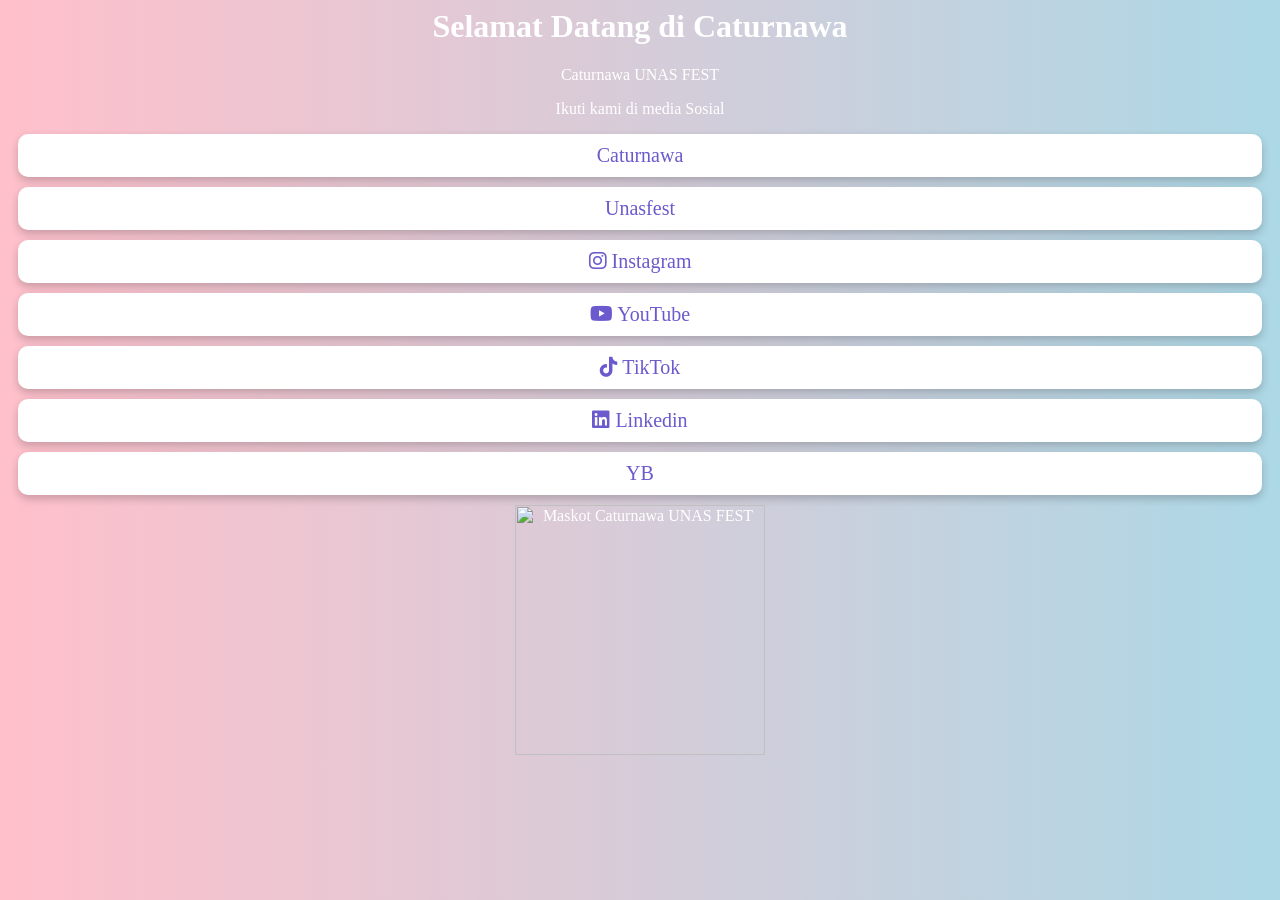
==== index.html @ 3d21a518 "Add files via upload" ====
<html>
  <head>
    <link href="style.css" rel="stylesheet">
      <link rel="stylesheet" href="https://cdnjs.cloudflare.com/ajax/libs/font-awesome/6.0.0-beta3/css/all.min.css">
  </head>
  <body>
<h1>Selamat Datang di Caturnawa</h1>
    <p>Caturnawa UNAS FEST</p>
<p>Ikuti kami di media Sosial</p>
  <a href="https://caturnawa.unasfest.com/"target="_blank">Caturnawa</a>
    <a href="https://www.unasfest.com/"target="_blank">Unasfest</a>
      <a href="https://www.instagram.com/unasfest/" target="_blank"><i class="fab fa-instagram"></i> Instagram</a>
        <a href="https://www.youtube.com/@unasfest" target="_blank"><i class="fab fa-youtube"></i> YouTube</a>
          <a href="https://www.tiktok.com/@unasfest?lang=en" target="_blank"><i class="fab fa-tiktok"></i> TikTok</a>
            <a href="https://www.linkedin.com/company/universitas-nasional-festival-unas-fest/" target="_blank"><i class="fab fa-linkedin"></i> Linkedin</a>
              <a href="https://caturnawa.unasfest.com/yb"target="_blank">YB</a>
<img src="https://caturnawa.unasfest.com/img/mskot.svg" width="250" alt="Maskot Caturnawa UNAS FEST">
  </body>
</html>
---- style.css ----
img{
    animation: bounceUpDown 4s infinite;
    
  }
  
  h2{
    font-size: 18px;
  }
  
  body{
    background: linear-gradient(to right, pink, lightblue);
    font-family: Trebuchet MS;
    color: white;
    text-align: center;
  }
  
  a{
    color: slateblue;
    background-color: white;
    font-size: 20px;
    border-radius: 10px;
    padding: 10px;
    display: block;
    text-align: center;
    margin: 10px;
    text-decoration: none;
    box-shadow: 0 4px 8px rgba(0, 0, 0, 0.2);
    transition: transform 0.5s ease;
  }
  
  a:hover{
    color: pink;
    background-color: white;
    transform:scale(1.05);
  }
  
  @keyframes bounceUpDown {  0%, 100% {
      transform: translateY(0); 
    }
    50% {
      transform: translateY(-50px); 
    }
  }
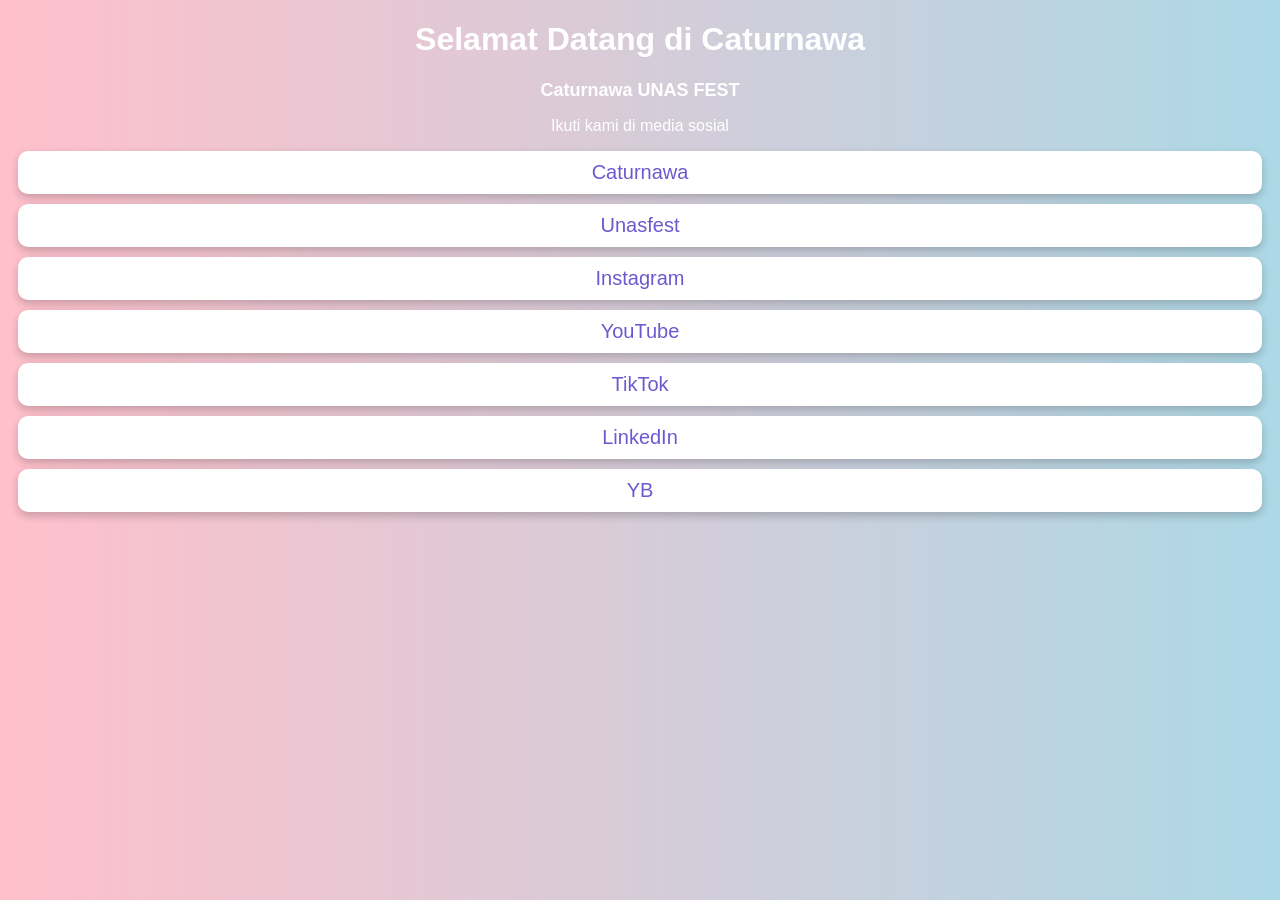
==== commit 6c95b30e: "add: rekonstruksi baseline dupe web dari repo publik" ====
--- a/index.html
+++ b/index.html
@@ -1,19 +1,25 @@
-<html>
-  <head>
-    <link href="style.css" rel="stylesheet">
-      <link rel="stylesheet" href="https://cdnjs.cloudflare.com/ajax/libs/font-awesome/6.0.0-beta3/css/all.min.css">
-  </head>
-  <body>
-<h1>Selamat Datang di Caturnawa</h1>
-    <p>Caturnawa UNAS FEST</p>
-<p>Ikuti kami di media Sosial</p>
-  <a href="https://caturnawa.unasfest.com/"target="_blank">Caturnawa</a>
-    <a href="https://www.unasfest.com/"target="_blank">Unasfest</a>
-      <a href="https://www.instagram.com/unasfest/" target="_blank"><i class="fab fa-instagram"></i> Instagram</a>
-        <a href="https://www.youtube.com/@unasfest" target="_blank"><i class="fab fa-youtube"></i> YouTube</a>
-          <a href="https://www.tiktok.com/@unasfest?lang=en" target="_blank"><i class="fab fa-tiktok"></i> TikTok</a>
-            <a href="https://www.linkedin.com/company/universitas-nasional-festival-unas-fest/" target="_blank"><i class="fab fa-linkedin"></i> Linkedin</a>
-              <a href="https://caturnawa.unasfest.com/yb"target="_blank">YB</a>
-<img src="https://caturnawa.unasfest.com/img/mskot.svg" width="250" alt="Maskot Caturnawa UNAS FEST">
-  </body>
-</html>
+<!doctype html>
+<html lang="id">
+  <head>
+    <meta charset="utf-8" />
+    <meta name="viewport" content="width=device-width, initial-scale=1" />
+    <title>Caturnawa UNAS FEST</title>
+    <link rel="stylesheet" href="./style.css" />
+  </head>
+  <body>
+    <main>
+      <h1>Selamat Datang di Caturnawa</h1>
+      <h2>Caturnawa UNAS FEST</h2>
+      <p>Ikuti kami di media sosial</p>
+      <nav aria-label="Link utama Caturnawa">
+        <a href="https://caturnawa.unasfest.com/">Caturnawa</a>
+        <a href="https://www.unasfest.com/">Unasfest</a>
+        <a href="https://www.instagram.com/">Instagram</a>
+        <a href="https://www.youtube.com/">YouTube</a>
+        <a href="https://www.tiktok.com/">TikTok</a>
+        <a href="https://www.linkedin.com/">LinkedIn</a>
+        <a href="https://caturnawa.unasfest.com/">YB</a>
+      </nav>
+    </main>
+  </body>
+</html>
--- a/style.css
+++ b/style.css
@@ -1,43 +1,30 @@
-img{
-    animation: bounceUpDown 4s infinite;
-    
-  }
-  
-  h2{
-    font-size: 18px;
-  }
-  
-  body{
-    background: linear-gradient(to right, pink, lightblue);
-    font-family: Trebuchet MS;
-    color: white;
-    text-align: center;
-  }
-  
-  a{
-    color: slateblue;
-    background-color: white;
-    font-size: 20px;
-    border-radius: 10px;
-    padding: 10px;
-    display: block;
-    text-align: center;
-    margin: 10px;
-    text-decoration: none;
-    box-shadow: 0 4px 8px rgba(0, 0, 0, 0.2);
-    transition: transform 0.5s ease;
-  }
-  
-  a:hover{
-    color: pink;
-    background-color: white;
-    transform:scale(1.05);
-  }
-  
-  @keyframes bounceUpDown {  0%, 100% {
-      transform: translateY(0); 
-    }
-    50% {
-      transform: translateY(-50px); 
-    }
-  }+img { animation: bounceUpDown 4s infinite; }
+h2 { font-size: 18px; }
+body {
+  background: linear-gradient(to right, pink, lightblue);
+  font-family: "Trebuchet MS", sans-serif;
+  color: white;
+  text-align: center;
+}
+a {
+  color: slateblue;
+  background-color: white;
+  font-size: 20px;
+  border-radius: 10px;
+  padding: 10px;
+  display: block;
+  text-align: center;
+  margin: 10px;
+  text-decoration: none;
+  box-shadow: 0 4px 8px rgba(0, 0, 0, 0.2);
+  transition: transform 0.5s ease;
+}
+a:hover {
+  color: pink;
+  background-color: white;
+  transform: scale(1.05);
+}
+@keyframes bounceUpDown {
+  0%, 100% { transform: translateY(0); }
+  50% { transform: translateY(-50px); }
+}
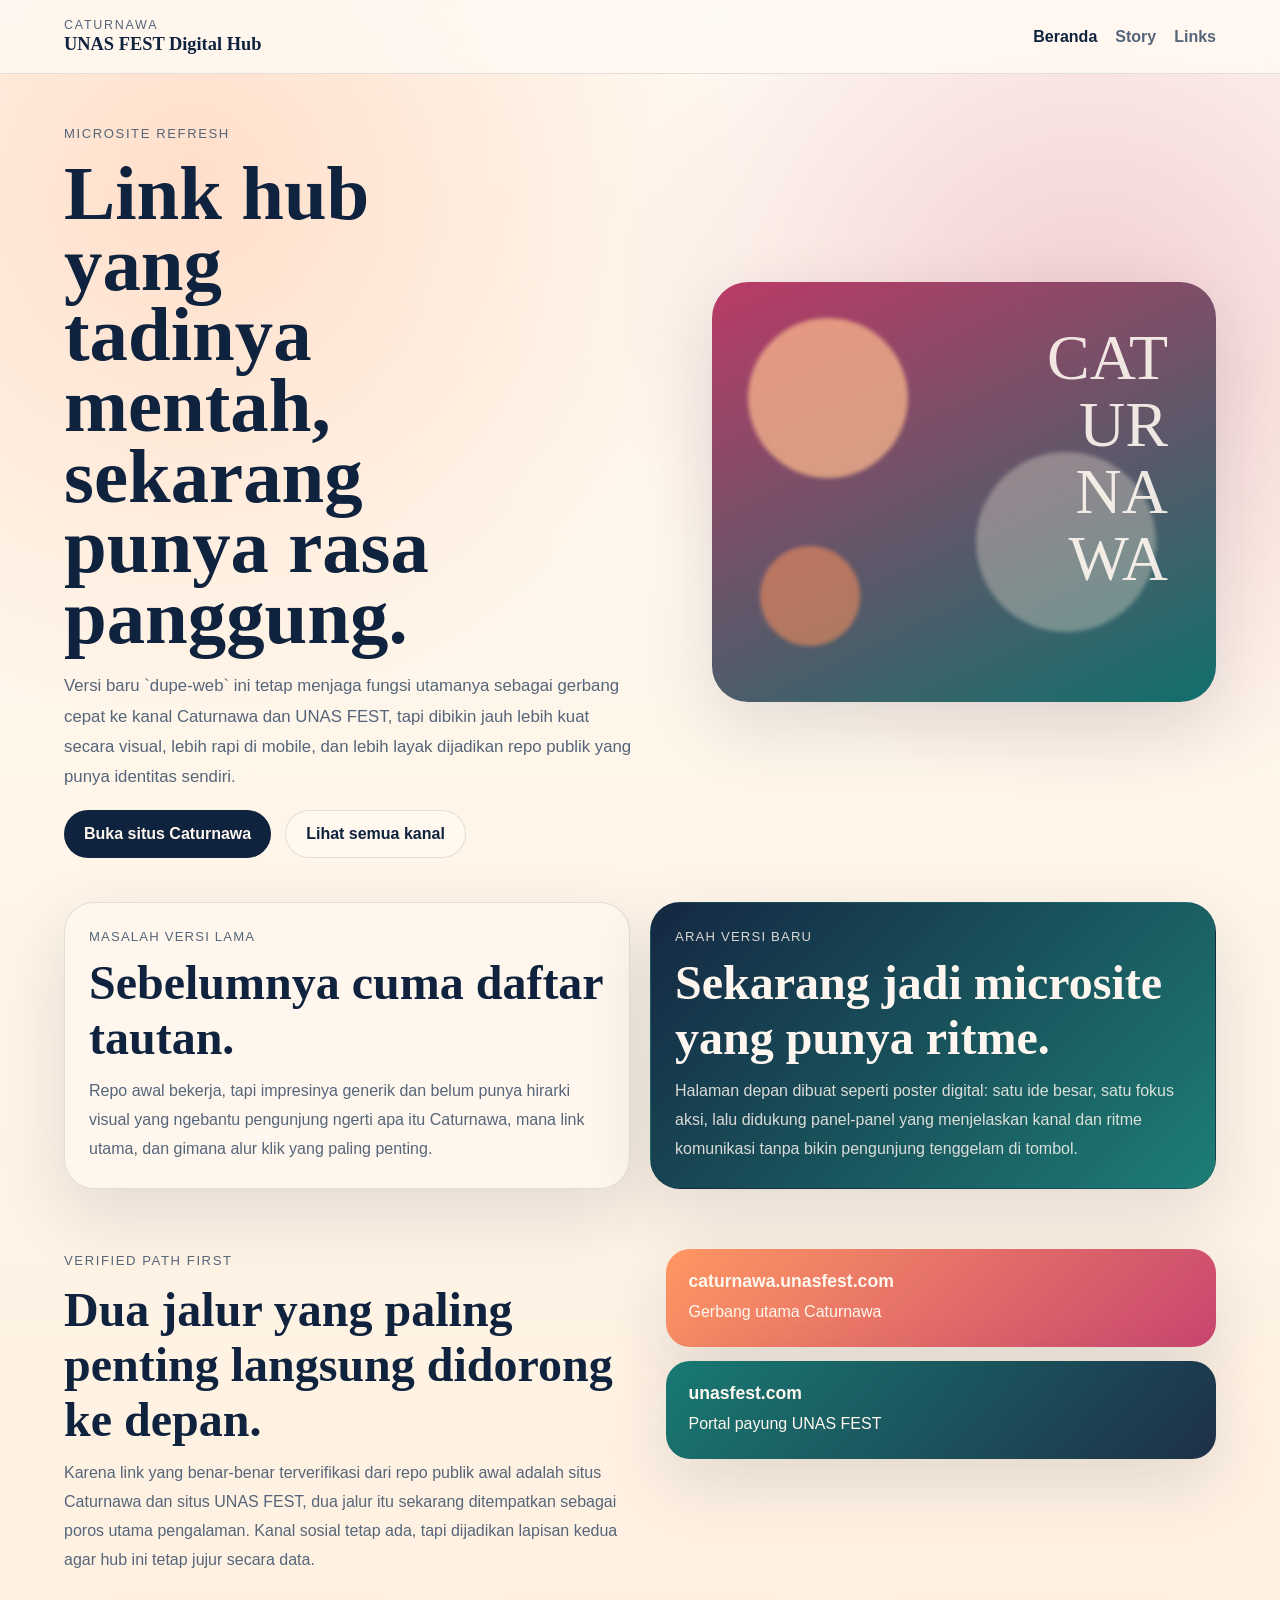
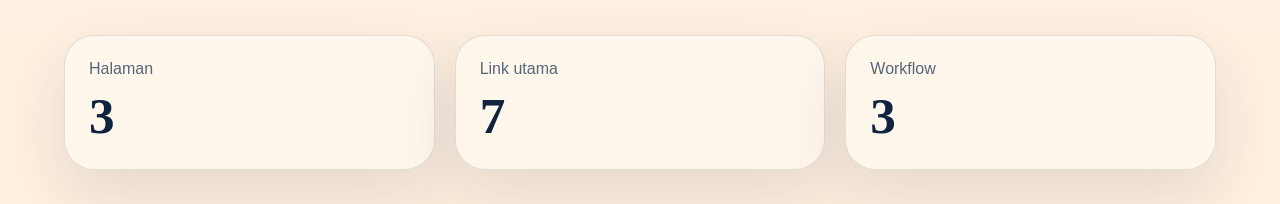
==== commit f8c20514: "update: rombak dupe web jadi microsite caturnawa yang lebih proper" ====
--- a/index.html
+++ b/index.html
@@ -3,23 +3,116 @@
   <head>
     <meta charset="utf-8" />
     <meta name="viewport" content="width=device-width, initial-scale=1" />
-    <title>Caturnawa UNAS FEST</title>
+    <title>Caturnawa | UNAS FEST Digital Hub</title>
+    <meta
+      name="description"
+      content="Microsite Caturnawa UNAS FEST yang merapikan jalur ke kanal resmi, website utama, dan ruang sosial dengan tampilan yang lebih kuat."
+    />
     <link rel="stylesheet" href="./style.css" />
+    <script defer src="./app.js"></script>
   </head>
   <body>
-    <main>
-      <h1>Selamat Datang di Caturnawa</h1>
-      <h2>Caturnawa UNAS FEST</h2>
-      <p>Ikuti kami di media sosial</p>
-      <nav aria-label="Link utama Caturnawa">
-        <a href="https://caturnawa.unasfest.com/">Caturnawa</a>
-        <a href="https://www.unasfest.com/">Unasfest</a>
-        <a href="https://www.instagram.com/">Instagram</a>
-        <a href="https://www.youtube.com/">YouTube</a>
-        <a href="https://www.tiktok.com/">TikTok</a>
-        <a href="https://www.linkedin.com/">LinkedIn</a>
-        <a href="https://caturnawa.unasfest.com/">YB</a>
-      </nav>
-    </main>
+    <div class="page-shell">
+      <header class="topbar">
+        <a class="brand" href="./index.html">
+          <span>Caturnawa</span>
+          <strong>UNAS FEST Digital Hub</strong>
+        </a>
+        <nav class="nav" aria-label="Navigasi utama">
+          <a aria-current="page" href="./index.html">Beranda</a>
+          <a href="./story.html">Story</a>
+          <a href="./links.html">Links</a>
+        </nav>
+      </header>
+
+      <main>
+        <section class="hero">
+          <div class="hero-copy reveal">
+            <p class="eyebrow">Microsite refresh</p>
+            <h1>Link hub yang tadinya mentah, sekarang punya rasa panggung.</h1>
+            <p class="lead">
+              Versi baru `dupe-web` ini tetap menjaga fungsi utamanya sebagai
+              gerbang cepat ke kanal Caturnawa dan UNAS FEST, tapi dibikin jauh
+              lebih kuat secara visual, lebih rapi di mobile, dan lebih layak
+              dijadikan repo publik yang punya identitas sendiri.
+            </p>
+            <div class="cta-row">
+              <a class="button primary" href="https://caturnawa.unasfest.com/">Buka situs Caturnawa</a>
+              <a class="button secondary" href="./links.html">Lihat semua kanal</a>
+            </div>
+          </div>
+          <aside class="hero-art reveal" aria-hidden="true">
+            <div class="orb orb-a"></div>
+            <div class="orb orb-b"></div>
+            <div class="orb orb-c"></div>
+            <div class="totem">
+              <span>CAT</span>
+              <span>UR</span>
+              <span>NA</span>
+              <span>WA</span>
+            </div>
+          </aside>
+        </section>
+
+        <section class="section intro-grid">
+          <article class="panel reveal">
+            <span class="panel-label">Masalah versi lama</span>
+            <h2>Sebelumnya cuma daftar tautan.</h2>
+            <p>
+              Repo awal bekerja, tapi impresinya generik dan belum punya hirarki
+              visual yang ngebantu pengunjung ngerti apa itu Caturnawa, mana link
+              utama, dan gimana alur klik yang paling penting.
+            </p>
+          </article>
+          <article class="panel dark reveal">
+            <span class="panel-label">Arah versi baru</span>
+            <h2>Sekarang jadi microsite yang punya ritme.</h2>
+            <p>
+              Halaman depan dibuat seperti poster digital: satu ide besar, satu
+              fokus aksi, lalu didukung panel-panel yang menjelaskan kanal dan
+              ritme komunikasi tanpa bikin pengunjung tenggelam di tombol.
+            </p>
+          </article>
+        </section>
+
+        <section class="section spotlight">
+          <div class="section-copy reveal">
+            <p class="eyebrow">Verified path first</p>
+            <h2>Dua jalur yang paling penting langsung didorong ke depan.</h2>
+            <p>
+              Karena link yang benar-benar terverifikasi dari repo publik awal
+              adalah situs Caturnawa dan situs UNAS FEST, dua jalur itu sekarang
+              ditempatkan sebagai poros utama pengalaman. Kanal sosial tetap ada,
+              tapi dijadikan lapisan kedua agar hub ini tetap jujur secara data.
+            </p>
+          </div>
+          <div class="strip reveal">
+            <a href="https://caturnawa.unasfest.com/">
+              <strong>caturnawa.unasfest.com</strong>
+              <span>Gerbang utama Caturnawa</span>
+            </a>
+            <a href="https://www.unasfest.com/">
+              <strong>unasfest.com</strong>
+              <span>Portal payung UNAS FEST</span>
+            </a>
+          </div>
+        </section>
+
+        <section class="section metrics">
+          <article class="metric reveal">
+            <span>Halaman</span>
+            <strong>3</strong>
+          </article>
+          <article class="metric reveal">
+            <span>Link utama</span>
+            <strong>7</strong>
+          </article>
+          <article class="metric reveal">
+            <span>Workflow</span>
+            <strong>3</strong>
+          </article>
+        </section>
+      </main>
+    </div>
   </body>
 </html>
--- a/style.css
+++ b/style.css
@@ -1,30 +1,412 @@
-img { animation: bounceUpDown 4s infinite; }
-h2 { font-size: 18px; }
+:root {
+  --bg: #fff5e8;
+  --ink: #10233e;
+  --muted: #55657a;
+  --line: rgba(16, 35, 62, 0.12);
+  --peach: #ff935c;
+  --berry: #c43b68;
+  --teal: #0f756e;
+  --cream: rgba(255, 248, 238, 0.82);
+  --shadow: 0 24px 70px rgba(16, 35, 62, 0.12);
+}
+
+* {
+  box-sizing: border-box;
+}
+
 body {
-  background: linear-gradient(to right, pink, lightblue);
-  font-family: "Trebuchet MS", sans-serif;
-  color: white;
-  text-align: center;
-}
+  margin: 0;
+  color: var(--ink);
+  font-family: "Trebuchet MS", "Segoe UI", sans-serif;
+  background:
+    radial-gradient(circle at 15% 10%, rgba(255, 147, 92, 0.26), transparent 28%),
+    radial-gradient(circle at 85% 18%, rgba(196, 59, 104, 0.22), transparent 26%),
+    linear-gradient(180deg, #fffaf2 0%, #fff0df 100%);
+}
+
 a {
-  color: slateblue;
-  background-color: white;
-  font-size: 20px;
-  border-radius: 10px;
-  padding: 10px;
+  color: inherit;
+}
+
+.page-shell {
+  min-height: 100vh;
+}
+
+.topbar {
+  position: sticky;
+  top: 0;
+  z-index: 20;
+  display: flex;
+  justify-content: space-between;
+  align-items: center;
+  gap: 24px;
+  padding: 18px 5vw;
+  backdrop-filter: blur(14px);
+  border-bottom: 1px solid var(--line);
+  background: rgba(255, 250, 242, 0.84);
+}
+
+.brand {
+  display: grid;
+  gap: 2px;
+  text-decoration: none;
+}
+
+.brand span {
+  text-transform: uppercase;
+  letter-spacing: 0.14em;
+  font-size: 0.78rem;
+  color: var(--muted);
+}
+
+.brand strong {
+  font-family: Georgia, "Times New Roman", serif;
+  font-size: 1.15rem;
+}
+
+.nav {
+  display: flex;
+  flex-wrap: wrap;
+  gap: 18px;
+}
+
+.nav a {
+  text-decoration: none;
+  color: var(--muted);
+  font-weight: 700;
+}
+
+.nav a[aria-current="page"] {
+  color: var(--ink);
+}
+
+.hero {
+  display: grid;
+  grid-template-columns: minmax(0, 1.1fr) minmax(320px, 0.9fr);
+  gap: 32px;
+  align-items: center;
+  padding: 52px 5vw 18px;
+}
+
+.hero.compact {
+  grid-template-columns: 1fr;
+  padding-bottom: 8px;
+}
+
+.hero-copy {
+  display: grid;
+  gap: 18px;
+}
+
+.eyebrow {
+  margin: 0;
+  text-transform: uppercase;
+  letter-spacing: 0.12em;
+  font-size: 0.82rem;
+  color: var(--muted);
+}
+
+.hero h1 {
+  margin: 0;
+  max-width: 10ch;
+  font-family: Georgia, "Times New Roman", serif;
+  font-size: clamp(3rem, 6vw, 6rem);
+  line-height: 0.92;
+}
+
+.compact h1 {
+  max-width: 14ch;
+}
+
+.lead {
+  margin: 0;
+  max-width: 62ch;
+  color: var(--muted);
+  line-height: 1.8;
+  font-size: 1.05rem;
+}
+
+.cta-row {
+  display: flex;
+  gap: 14px;
+  flex-wrap: wrap;
+}
+
+.button {
+  display: inline-flex;
+  align-items: center;
+  justify-content: center;
+  min-height: 48px;
+  padding: 0 20px;
+  border-radius: 999px;
+  text-decoration: none;
+  font-weight: 700;
+}
+
+.button.primary {
+  background: var(--ink);
+  color: #fff7ef;
+}
+
+.button.secondary {
+  border: 1px solid var(--line);
+  background: rgba(255, 250, 242, 0.66);
+}
+
+.hero-art {
+  position: relative;
+  min-height: 420px;
+  border-radius: 36px;
+  overflow: hidden;
+  background:
+    linear-gradient(155deg, rgba(196, 59, 104, 0.95), rgba(15, 117, 110, 0.92)),
+    #1d314d;
+  box-shadow: var(--shadow);
+}
+
+.orb {
+  position: absolute;
+  border-radius: 999px;
+  filter: blur(2px);
+}
+
+.orb-a {
+  inset: 36px auto auto 36px;
+  width: 160px;
+  height: 160px;
+  background: rgba(255, 190, 142, 0.7);
+}
+
+.orb-b {
+  inset: auto 60px 70px auto;
+  width: 180px;
+  height: 180px;
+  background: rgba(255, 240, 220, 0.32);
+}
+
+.orb-c {
+  inset: auto auto 56px 48px;
+  width: 100px;
+  height: 100px;
+  background: rgba(255, 147, 92, 0.55);
+}
+
+.totem {
+  position: absolute;
+  inset: 48px 48px auto auto;
+  display: grid;
+  gap: 12px;
+  text-align: right;
+}
+
+.totem span {
+  font-size: clamp(2.4rem, 5vw, 4.4rem);
+  line-height: 0.86;
+  color: rgba(255, 247, 239, 0.9);
+  font-family: Georgia, "Times New Roman", serif;
+}
+
+.section {
+  padding: 26px 5vw 34px;
+}
+
+.intro-grid,
+.grid-steps,
+.links-grid,
+.metrics {
+  display: grid;
+  gap: 20px;
+}
+
+.intro-grid {
+  grid-template-columns: repeat(2, minmax(0, 1fr));
+}
+
+.grid-steps {
+  grid-template-columns: repeat(3, minmax(0, 1fr));
+}
+
+.links-grid {
+  grid-template-columns: repeat(2, minmax(0, 1fr));
+}
+
+.metrics {
+  grid-template-columns: repeat(3, minmax(0, 1fr));
+}
+
+.panel,
+.metric,
+.link-panel {
+  border: 1px solid var(--line);
+  border-radius: 30px;
+  background: var(--cream);
+  box-shadow: var(--shadow);
+}
+
+.panel {
+  padding: 24px;
+}
+
+.panel.dark {
+  background: linear-gradient(135deg, rgba(16, 35, 62, 0.98), rgba(15, 117, 110, 0.94));
+  color: #fff7ef;
+}
+
+.panel.dark p,
+.panel.dark .panel-label {
+  color: rgba(255, 247, 239, 0.84);
+}
+
+.panel-label,
+.step {
+  display: inline-block;
+  color: var(--muted);
+  text-transform: uppercase;
+  letter-spacing: 0.09em;
+  font-size: 0.82rem;
+}
+
+.panel h2,
+.section-copy h2 {
+  margin: 10px 0 12px;
+  font-family: Georgia, "Times New Roman", serif;
+  font-size: clamp(1.9rem, 4vw, 3rem);
+}
+
+.panel p,
+.section-copy p {
+  margin: 0;
+  line-height: 1.8;
+  color: var(--muted);
+}
+
+.spotlight {
+  display: grid;
+  grid-template-columns: minmax(0, 1fr) minmax(320px, 0.95fr);
+  gap: 24px;
+  align-items: start;
+}
+
+.strip {
+  display: grid;
+  gap: 14px;
+}
+
+.strip a,
+.link-panel {
+  padding: 22px;
+  text-decoration: none;
+}
+
+.strip a {
+  border-radius: 24px;
+  background: linear-gradient(135deg, rgba(255, 147, 92, 0.96), rgba(196, 59, 104, 0.94));
+  color: #fff8f0;
+  box-shadow: var(--shadow);
+}
+
+.strip a:nth-child(2) {
+  background: linear-gradient(135deg, rgba(15, 117, 110, 0.96), rgba(16, 35, 62, 0.94));
+}
+
+.strip strong,
+.link-panel strong {
   display: block;
-  text-align: center;
-  margin: 10px;
-  text-decoration: none;
-  box-shadow: 0 4px 8px rgba(0, 0, 0, 0.2);
-  transition: transform 0.5s ease;
-}
-a:hover {
-  color: pink;
-  background-color: white;
-  transform: scale(1.05);
-}
-@keyframes bounceUpDown {
-  0%, 100% { transform: translateY(0); }
-  50% { transform: translateY(-50px); }
-}
+  font-size: 1.1rem;
+}
+
+.strip span,
+.link-panel span {
+  display: block;
+  margin-top: 6px;
+  line-height: 1.7;
+}
+
+.metric {
+  padding: 24px;
+}
+
+.metric span {
+  display: block;
+  color: var(--muted);
+  margin-bottom: 8px;
+}
+
+.metric strong {
+  font-size: clamp(2.2rem, 4vw, 3.4rem);
+  font-family: Georgia, "Times New Roman", serif;
+}
+
+.marquee-block {
+  display: grid;
+  gap: 22px;
+}
+
+.marquee {
+  display: flex;
+  flex-wrap: wrap;
+  gap: 12px;
+}
+
+.marquee span {
+  padding: 12px 16px;
+  border-radius: 999px;
+  background: rgba(255, 250, 242, 0.82);
+  border: 1px solid var(--line);
+  box-shadow: var(--shadow);
+  font-weight: 700;
+}
+
+.link-panel:nth-child(3n + 1) {
+  background: linear-gradient(145deg, rgba(255, 147, 92, 0.18), rgba(255, 250, 242, 0.88));
+}
+
+.link-panel:nth-child(3n + 2) {
+  background: linear-gradient(145deg, rgba(196, 59, 104, 0.14), rgba(255, 250, 242, 0.9));
+}
+
+.link-panel:nth-child(3n + 3) {
+  background: linear-gradient(145deg, rgba(15, 117, 110, 0.14), rgba(255, 250, 242, 0.9));
+}
+
+.reveal {
+  opacity: 1;
+  transform: translateY(0);
+}
+
+@media (max-width: 980px) {
+  .hero,
+  .intro-grid,
+  .grid-steps,
+  .links-grid,
+  .spotlight,
+  .metrics {
+    grid-template-columns: 1fr;
+  }
+
+  .hero h1 {
+    max-width: none;
+  }
+}
+
+@media (max-width: 640px) {
+  .topbar {
+    flex-direction: column;
+    align-items: start;
+  }
+
+  .nav {
+    gap: 12px;
+  }
+
+  .hero {
+    padding-top: 34px;
+  }
+
+  .hero-art,
+  .panel,
+  .metric,
+  .link-panel {
+    border-radius: 24px;
+  }
+}
